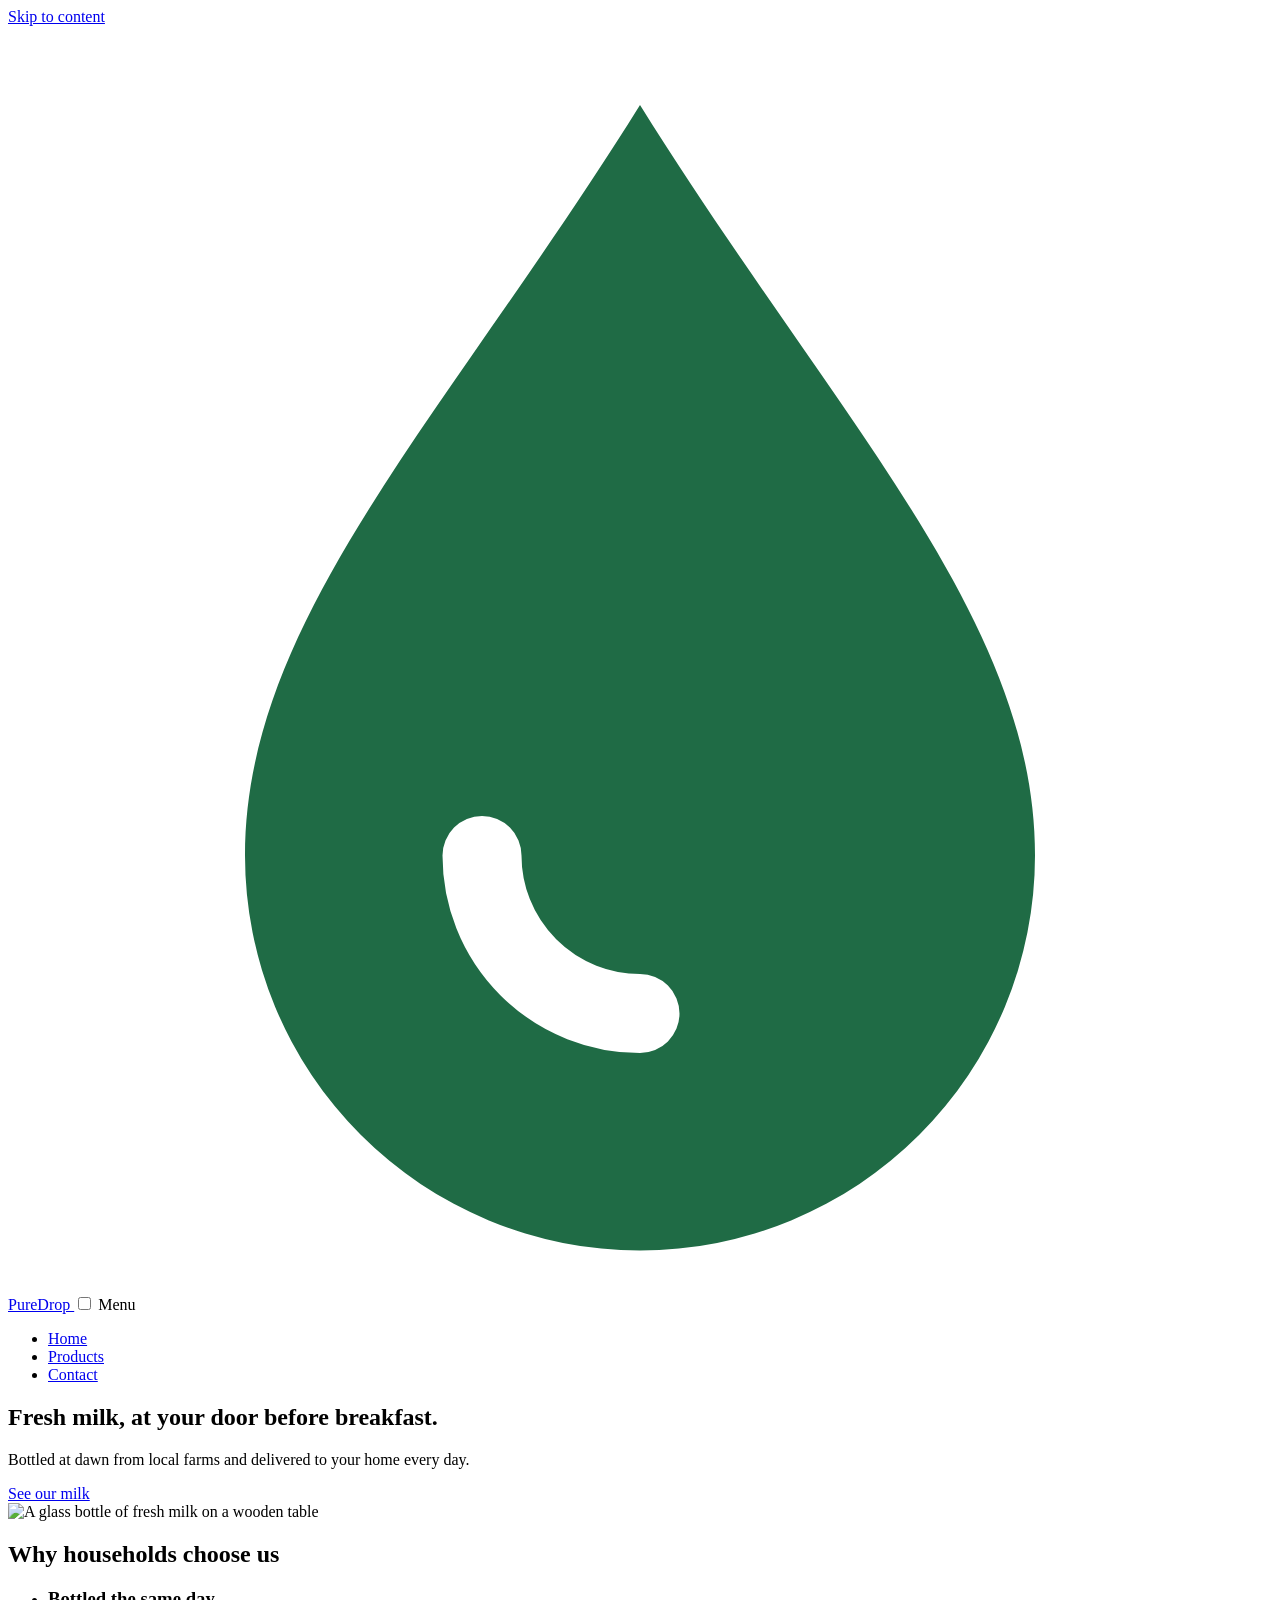
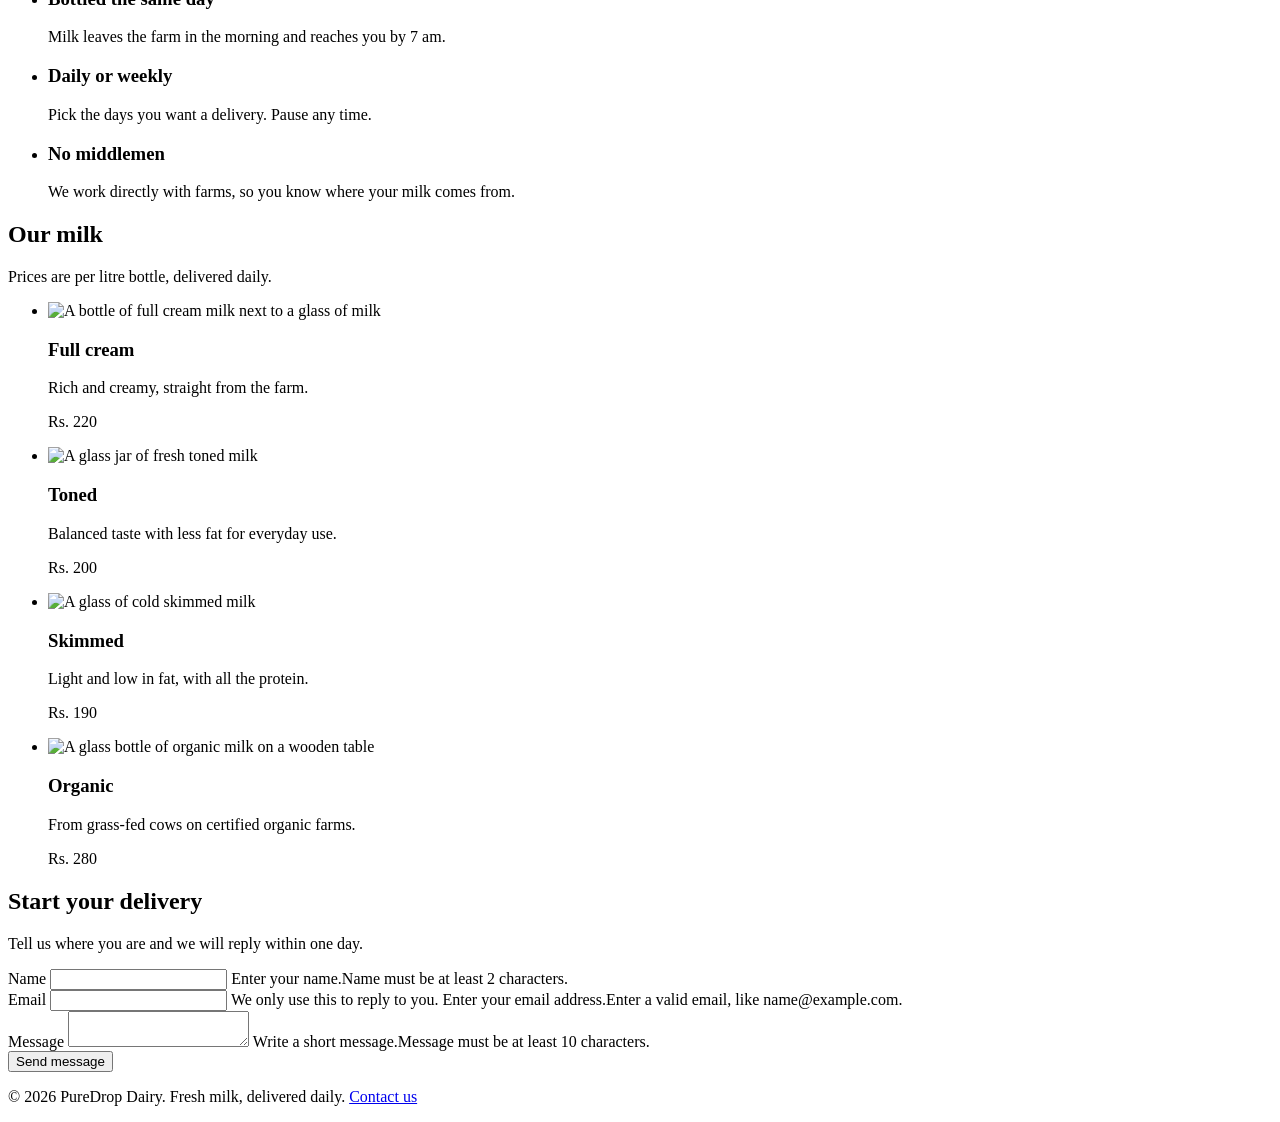
==== index.html @ a9ed6ec6 "Add files via upload" ====
<!DOCTYPE html>
<html lang="en">
<head>
<meta charset="utf-8">
<meta name="viewport" content="width=device-width, initial-scale=1">
<title>PureDrop Dairy – fresh milk at your door every morning</title>
<meta name="description" content="PureDrop Dairy delivers fresh milk to households daily.">
<link rel="stylesheet" href="style.css">
</head>

<body>
<a class="skip" href="#content">Skip to content</a>
<header>
 <div class="bar">
  <a class="logo" href="#home" aria-label="PureDrop Dairy home">
   <svg viewBox="0 0 32 32" aria-hidden="true"><path d="M16 2C11 10 6 15 6 21a10 10 0 0 0 20 0c0-6-5-11-10-19z" fill="#1F6B45"/><path d="M12 21a4 4 0 0 0 4 4" stroke="#fff" stroke-width="2" fill="none" stroke-linecap="round"/></svg>
   PureDrop
  </a>
  <input type="checkbox" id="menu-toggle" aria-label="Toggle navigation menu">
  <label class="burger" for="menu-toggle" aria-hidden="true">Menu</label>
  <nav aria-label="Main">
   <ul>
    <li><a href="#home">Home</a></li>
    <li><a href="#products">Products</a></li>
    <li><a href="#contact">Contact</a></li>
   </ul>
  </nav>
 </div>
</header>

<main id="content">
 <section class="view" id="home" aria-labelledby="home-title">
  <div class="hero">
   <div>
    <h1 id="home-title">Fresh milk, at your door before breakfast.</h1>
    <p>Bottled at dawn from local farms and delivered to your home every day.</p>
    <a class="btn" href="#products">See our milk</a>
   </div>
   <img src="https://images.unsplash.com/photo-1609246280917-339404083c49?auto=format&fit=crop&fm=webp&q=70&w=1000&h=625" width="1000" height="625" fetchpriority="high" alt="A glass bottle of fresh milk on a wooden table">
  </div>
  <h2>Why households choose us</h2>
  <ul class="facts">
   <li><h3>Bottled the same day</h3><p>Milk leaves the farm in the morning and reaches you by 7 am.</p></li>
   <li><h3>Daily or weekly</h3><p>Pick the days you want a delivery. Pause any time.</p></li>
   <li><h3>No middlemen</h3><p>We work directly with farms, so you know where your milk comes from.</p></li>
  </ul>
 </section>

 <section class="view page" id="products" aria-labelledby="products-title">
  <h2 id="products-title">Our milk</h2>
  <p>Prices are per litre bottle, delivered daily.</p>
  <ul class="grid">
   <li class="card"><img loading="lazy" src="https://images.unsplash.com/photo-1639151082235-406d8eb262b9?auto=format&fit=crop&fm=webp&q=70&w=600&h=720" width="600" height="720" alt="A bottle of full cream milk next to a glass of milk">
    <div><h3>Full cream</h3><p>Rich and creamy, straight from the farm.</p><p class="price">Rs. 220</p></div></li>
   <li class="card"><img loading="lazy" src="https://images.unsplash.com/photo-1528750997573-59b89d56f4f7?auto=format&fit=crop&fm=webp&q=70&w=600&h=720" width="600" height="720" alt="A glass jar of fresh toned milk">
    <div><h3>Toned</h3><p>Balanced taste with less fat for everyday use.</p><p class="price">Rs. 200</p></div></li>
   <li class="card"><img loading="lazy" src="https://images.unsplash.com/photo-1596151163116-98a5033814c2?auto=format&fit=crop&fm=webp&q=70&w=600&h=720" width="600" height="720" alt="A glass of cold skimmed milk">
    <div><h3>Skimmed</h3><p>Light and low in fat, with all the protein.</p><p class="price">Rs. 190</p></div></li>
   <li class="card"><img loading="lazy" src="https://images.unsplash.com/photo-1609246280917-339404083c49?auto=format&fit=crop&fm=webp&q=70&w=600&h=720" width="600" height="720" alt="A glass bottle of organic milk on a wooden table">
    <div><h3>Organic</h3><p>From grass-fed cows on certified organic farms.</p><p class="price">Rs. 280</p></div></li>
  </ul>
 </section>

 <section class="view page" id="contact" aria-labelledby="contact-title">
  <h2 id="contact-title">Start your delivery</h2>
  <p>Tell us where you are and we will reply within one day.</p>
  <form action="mailto:hello@puredrop.example" method="post" enctype="text/plain">
   <div>
    <label for="name">Name</label>
    <input id="name" name="name" type="text" required minlength="2" autocomplete="name" placeholder=" " aria-describedby="name-err">
    <span class="err" id="name-err"><span class="e-empty">Enter your name.</span><span class="e-bad">Name must be at least 2 characters.</span></span>
   </div>
   <div>
    <label for="email">Email</label>
    <input id="email" name="email" type="email" required autocomplete="email" placeholder=" " aria-describedby="email-hint email-err">
    <span class="hint" id="email-hint">We only use this to reply to you.</span>
    <span class="err" id="email-err"><span class="e-empty">Enter your email address.</span><span class="e-bad">Enter a valid email, like name@example.com.</span></span>
   </div>
   <div>
    <label for="message">Message</label>
    <textarea id="message" name="message" required minlength="10" placeholder=" " aria-describedby="msg-err"></textarea>
    <span class="err" id="msg-err"><span class="e-empty">Write a short message.</span><span class="e-bad">Message must be at least 10 characters.</span></span>
   </div>
   <div><button class="btn" type="submit">Send message</button></div>
  </form>
 </section>
</main>

<footer><p>&copy; 2026 PureDrop Dairy. Fresh milk, delivered daily. <a href="#contact">Contact us</a></p></footer>
</body>
</html>
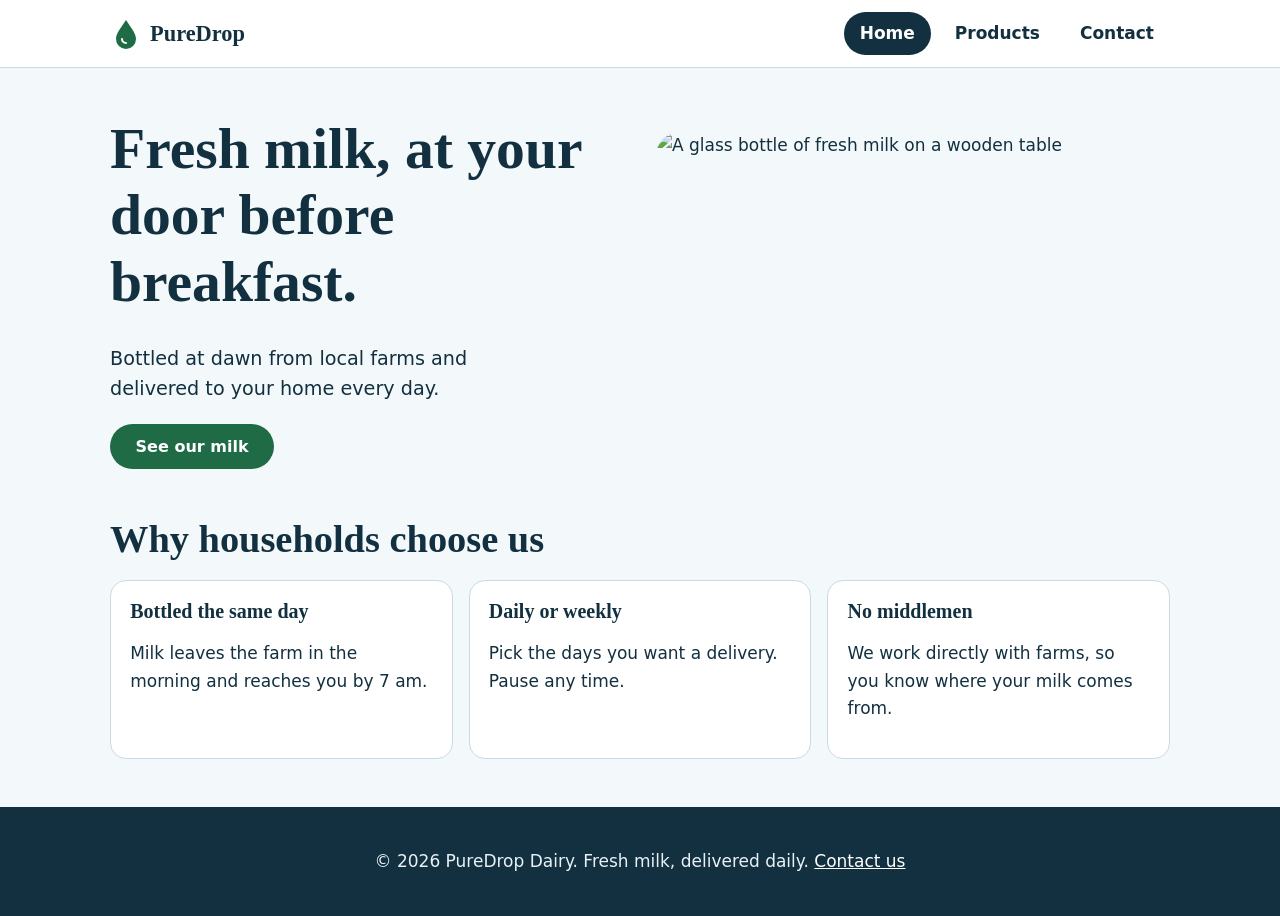
==== commit 6cbe7dcd: "Add files via upload" ====
--- a/index.html
+++ b/index.html
@@ -6,6 +6,7 @@
 <title>PureDrop Dairy – fresh milk at your door every morning</title>
 <meta name="description" content="PureDrop Dairy delivers fresh milk to households daily.">
 <link rel="stylesheet" href="style.css">
+<script src="router.js" defer></script>
 </head>
 
 <body>
@@ -46,19 +47,9 @@
   </ul>
  </section>
 
- <section class="view page" id="products" aria-labelledby="products-title">
+ <section class="view page" id="products" aria-labelledby="products-title" data-src="products.html">
   <h2 id="products-title">Our milk</h2>
-  <p>Prices are per litre bottle, delivered daily.</p>
-  <ul class="grid">
-   <li class="card"><img loading="lazy" src="https://images.unsplash.com/photo-1639151082235-406d8eb262b9?auto=format&fit=crop&fm=webp&q=70&w=600&h=720" width="600" height="720" alt="A bottle of full cream milk next to a glass of milk">
-    <div><h3>Full cream</h3><p>Rich and creamy, straight from the farm.</p><p class="price">Rs. 220</p></div></li>
-   <li class="card"><img loading="lazy" src="https://images.unsplash.com/photo-1528750997573-59b89d56f4f7?auto=format&fit=crop&fm=webp&q=70&w=600&h=720" width="600" height="720" alt="A glass jar of fresh toned milk">
-    <div><h3>Toned</h3><p>Balanced taste with less fat for everyday use.</p><p class="price">Rs. 200</p></div></li>
-   <li class="card"><img loading="lazy" src="https://images.unsplash.com/photo-1596151163116-98a5033814c2?auto=format&fit=crop&fm=webp&q=70&w=600&h=720" width="600" height="720" alt="A glass of cold skimmed milk">
-    <div><h3>Skimmed</h3><p>Light and low in fat, with all the protein.</p><p class="price">Rs. 190</p></div></li>
-   <li class="card"><img loading="lazy" src="https://images.unsplash.com/photo-1609246280917-339404083c49?auto=format&fit=crop&fm=webp&q=70&w=600&h=720" width="600" height="720" alt="A glass bottle of organic milk on a wooden table">
-    <div><h3>Organic</h3><p>From grass-fed cows on certified organic farms.</p><p class="price">Rs. 280</p></div></li>
-  </ul>
+  <noscript><p>Please turn on JavaScript to see our milk, or <a href="#contact">contact us</a> for the price list.</p></noscript>
  </section>
 
  <section class="view page" id="contact" aria-labelledby="contact-title">
--- a/style.css
+++ b/style.css
@@ -0,0 +1,80 @@
+:root{--ink:#12303F;--bg:#F3F8FB;--card:#fff;--accent:#1F6B45;--accent-dark:#154d31;--line:#C9DAE4;--err:#B00020;--ok:#1F6B45;
+--head:Georgia,"Times New Roman",serif;--body:system-ui,-apple-system,"Segoe UI",Roboto,sans-serif}
+*{box-sizing:border-box}
+html{scroll-behavior:smooth}
+body{margin:0;font:1.0625rem/1.6 var(--body);color:var(--ink);background:var(--bg)}
+img{max-width:100%;height:auto;display:block}
+h1,h2,h3{font-family:var(--head);line-height:1.15;margin:0 0 .5em}
+h1{font-size:clamp(2.2rem,6vw,3.6rem)}h2{font-size:clamp(1.7rem,4vw,2.4rem)}h3{font-size:1.25rem}
+a{color:var(--accent)}
+:focus-visible{outline:3px solid #E8A200;outline-offset:3px}
+.skip{position:absolute;left:-999px;top:0;background:var(--ink);color:#fff;padding:.6rem 1rem;z-index:10}
+.skip:focus{left:0}
+/* header + nav */
+header{background:var(--card);border-bottom:1px solid var(--line);position:sticky;top:0;z-index:5}
+.bar{display:flex;align-items:center;justify-content:space-between;max-width:1100px;margin:auto;padding:.75rem 1.25rem}
+.logo{display:flex;align-items:center;gap:.5rem;font:700 1.4rem var(--head);color:var(--ink);text-decoration:none}
+.logo svg{width:32px;height:32px}
+nav ul{display:flex;gap:.5rem;list-style:none;margin:0;padding:0}
+nav a{display:block;padding:.5rem 1rem;border-radius:999px;color:var(--ink);text-decoration:none;font-weight:600}
+nav a:hover{background:#E3EFF6}
+html:not(.js) body:not(:has(#products:target,#contact:target)) nav a[href="#home"],
+html:not(.js) body:has(#products:target) nav a[href="#products"],
+html:not(.js) body:has(#contact:target) nav a[href="#contact"],
+html.js nav a[aria-current="page"]{background:var(--ink);color:#fff}
+#menu-toggle{position:absolute;opacity:0;pointer-events:none}
+.burger{display:none;cursor:pointer;padding:.5rem;border:2px solid var(--ink);border-radius:8px;font-weight:700}
+#menu-toggle:focus-visible+.burger{outline:3px solid #E8A200;outline-offset:3px}
+/* views (CSS-only routing with :target) */
+.view{display:none}
+#home{display:block}
+body:has(#products:target) #home,body:has(#contact:target) #home{display:none}
+.view:target{display:block}
+html.js .view:not(.active),html.js #home:not(.active){display:none}
+html.js .view.active{display:block}
+.status{font-weight:600}
+.linklike{font:inherit;color:var(--accent);background:none;border:0;padding:0;text-decoration:underline;cursor:pointer}
+main{max-width:1100px;margin:auto;padding:0 1.25rem}
+/* hero */
+.hero{display:flex;align-items:center;gap:2rem;padding:3rem 0}
+.hero>div,.hero>picture,.hero>img{flex:1}
+.hero img{border-radius:24px;aspect-ratio:8/5;object-fit:cover}
+.hero p{font-size:1.2rem;max-width:34ch}
+.btn{display:inline-block;background:var(--accent);color:#fff;border:0;border-radius:999px;padding:.8rem 1.6rem;font:700 1rem var(--body);text-decoration:none;cursor:pointer}
+.btn:hover{background:var(--accent-dark)}
+.facts{display:flex;gap:1rem;flex-wrap:wrap;padding:0;list-style:none;margin:0 0 3rem}
+.facts li{flex:1 1 220px;background:var(--card);border:1px solid var(--line);border-radius:16px;padding:1.2rem}
+/* products grid */
+.page{padding:2.5rem 0 3rem}
+.grid{display:grid;grid-template-columns:repeat(auto-fill,minmax(230px,1fr));gap:1.25rem;padding:0;list-style:none}
+.card{background:var(--card);border:1px solid var(--line);border-radius:16px;overflow:hidden}
+.card img{width:100%;aspect-ratio:5/6;object-fit:cover}
+.card div{padding:1rem 1.2rem 1.3rem}
+.card p{margin:.25rem 0}
+.price{font-weight:700;font-size:1.15rem}
+/* contact form */
+form{max-width:560px;display:grid;gap:1.1rem}
+label{font-weight:700;display:block;margin-bottom:.3rem}
+input,textarea{width:100%;font:inherit;padding:.7rem .8rem;border:2px solid #5E7B8B;border-radius:10px;background:#fff;color:var(--ink)}
+textarea{min-height:140px;resize:vertical}
+.hint{display:block;font-size:.9rem;color:#38596A}
+.err{display:none;color:var(--err);font-weight:600;font-size:.95rem;margin-top:.3rem}
+input:user-invalid,textarea:user-invalid{border-color:var(--err)}
+input:user-valid,textarea:user-valid{border-color:var(--ok)}
+input:user-invalid~.err,textarea:user-invalid~.err{display:block}
+input:user-invalid~.err .e-empty,textarea:user-invalid~.err .e-empty{display:none}
+input:placeholder-shown:user-invalid~.err .e-empty{display:inline}
+input:placeholder-shown:user-invalid~.err .e-bad{display:none}
+textarea:placeholder-shown:user-invalid~.err .e-empty{display:inline}
+footer{background:var(--ink);color:#E8F1F6;padding:1.5rem 1.25rem;text-align:center}
+footer a{color:#fff}
+/* mobile at 768px */
+@media (max-width:768px){
+.burger{display:block}
+nav{position:absolute;left:0;right:0;top:100%;background:var(--card);border-bottom:1px solid var(--line);display:none}
+nav ul{flex-direction:column;padding:.75rem 1.25rem}
+#menu-toggle:checked~nav{display:block}
+.bar{position:relative;flex-wrap:wrap}
+.hero{flex-direction:column;padding:1.5rem 0}
+}
+@media (prefers-reduced-motion:reduce){html{scroll-behavior:auto}}
